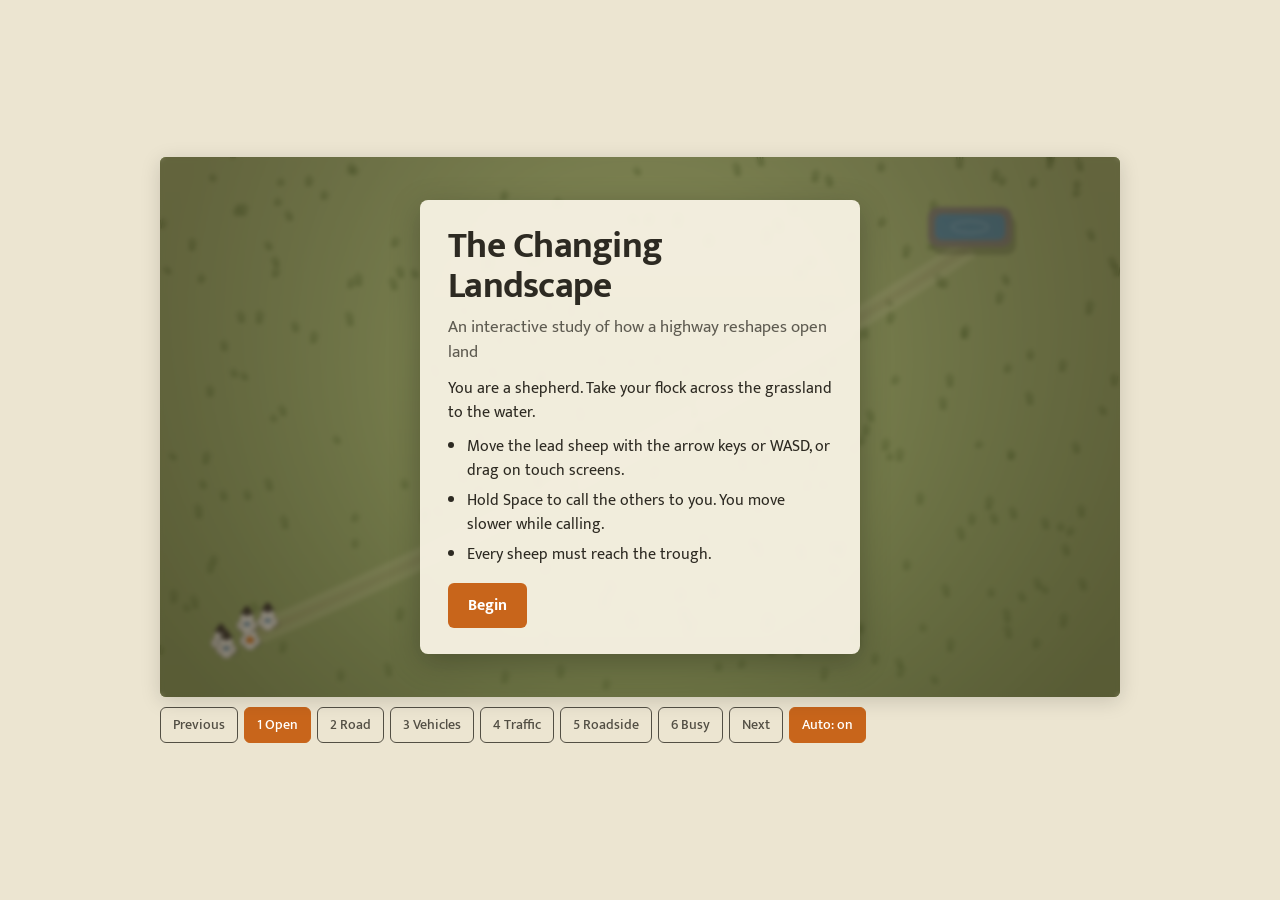
==== index.html @ e039e086 "Initial commit: The Changing Landscape" ====
<!DOCTYPE html>
<html lang="en">
<head>
  <meta charset="utf-8">
  <meta name="viewport" content="width=device-width, initial-scale=1, viewport-fit=cover">
  <title>The Changing Landscape</title>
  <link rel="preconnect" href="https://fonts.googleapis.com">
  <link rel="preconnect" href="https://fonts.gstatic.com" crossorigin>
  <link href="https://fonts.googleapis.com/css2?family=Mukta:wght@300;500;700&display=swap" rel="stylesheet">
  <link rel="stylesheet" href="css/style.css">
</head>
<body>
  <div id="game-wrapper">
    <main id="stage">
      <canvas id="game-canvas"></canvas>
      <button id="call-button" aria-label="Call Flock">Call</button>
      <div id="overlay"></div>
    </main>
    <nav id="presentation-bar" aria-label="Stage Navigation"></nav>
  </div>

  <!-- Game Engine Modules (ordered by dependency) -->
  <script src="js/config.js"></script>
  <script src="js/math.js"></script>
  <script src="js/input.js"></script>
  <script src="js/entities/sheep.js"></script>
  <script src="js/entities/flock.js"></script>
  <script src="js/entities/vehicle.js"></script>
  <script src="js/entities/traffic.js"></script>
  <script src="js/world/landscape.js"></script>
  <script src="js/world/road.js"></script>
  <script src="js/world/structures.js"></script>
  <script src="js/ui.js"></script>
  <script src="js/game.js"></script>
  <script src="js/main.js"></script>
</body>
</html>
---- css/style.css ----
/**
 * The Changing Landscape - Stylesheet
 * 
 * Defines the presentation layer for the interactive landscape simulation,
 * supporting responsive canvas scaling, theme variables, accessibility focus,
 * dark mode, modal overlays, and touch controls.
 */

:root {
  --bg: #ece5d1;
  --ink: #2d2a22;
  --panel: rgba(248, 243, 229, 0.95);
  --accent: #c8651b;
  --accent-hover: #b05413;
  --border-radius-sm: 6px;
  --border-radius-md: 8px;
  --font-family: 'Mukta', system-ui, -apple-system, BlinkMacSystemFont, 'Segoe UI', Roboto, sans-serif;
  
  box-sizing: border-box;
  padding-top: env(safe-area-inset-top, 0px);
  padding-bottom: env(safe-area-inset-bottom, 0px);
}

/* Dark mode preferences */
@media (prefers-color-scheme: dark) {
  :root:not([data-theme="light"]) {
    --bg: #1c1b16;
    --ink: #ece5d0;
    --panel: rgba(38, 36, 29, 0.95);
  }
}

:root[data-theme="dark"] {
  --bg: #1c1b16;
  --ink: #ece5d0;
  --panel: rgba(38, 36, 29, 0.95);
}

*, *::before, *::after {
  box-sizing: inherit;
}

html {
  scroll-padding-top: env(safe-area-inset-top, 0px);
}

body {
  margin: 0;
  min-height: 100dvh;
  background-color: var(--bg);
  color: var(--ink);
  font-family: var(--font-family);
  display: flex;
  align-items: center;
  justify-content: center;
  padding: 12px;
  transition: background-color 0.3s ease, color 0.3s ease;
  user-select: none;
  -webkit-user-select: none;
}

/* Main Container */
#game-wrapper {
  width: 100%;
  max-width: 960px;
  display: flex;
  flex-direction: column;
}

/* Stage Area (Canvas & In-game Overlays) */
#stage {
  position: relative;
  width: 100%;
  max-width: 960px;
}

/* Canvas viewport */
canvas#game-canvas {
  display: block;
  width: 100%;
  height: auto;
  aspect-ratio: 16 / 9;
  border-radius: var(--border-radius-sm);
  touch-action: none;
  background-color: #a9b872;
  box-shadow: 0 4px 20px rgba(0, 0, 0, 0.15);
}

/* Modal Overlay Layer */
#overlay {
  position: absolute;
  inset: 0;
  display: flex;
  align-items: center;
  justify-content: center;
  padding: 16px;
  background: rgba(40, 36, 24, 0.4);
  backdrop-filter: blur(2px);
  -webkit-backdrop-filter: blur(2px);
  border-radius: var(--border-radius-sm);
  z-index: 10;
  transition: opacity 0.2s ease;
}

#overlay[hidden] {
  display: none !important;
}

/* Overlay Card Dialog */
.card {
  background: var(--panel);
  color: var(--ink);
  max-width: 440px;
  width: 100%;
  padding: 26px 28px;
  border-radius: var(--border-radius-md);
  line-height: 1.5;
  box-shadow: 0 8px 30px rgba(0, 0, 0, 0.25);
  animation: card-appear 0.25s cubic-bezier(0.16, 1, 0.3, 1);
}

@keyframes card-appear {
  from {
    opacity: 0;
    transform: translateY(8px) scale(0.98);
  }
  to {
    opacity: 1;
    transform: translateY(0) scale(1);
  }
}

.card h1 {
  font-size: 2.3rem;
  margin: 0 0 4px;
  font-weight: 700;
  line-height: 1.1;
  letter-spacing: -0.02em;
}

.card h2 {
  font-size: 1.35rem;
  margin: 0 0 8px;
  font-weight: 700;
  letter-spacing: -0.01em;
}

.card p {
  margin: 8px 0;
}

.card .sub {
  opacity: 0.75;
  margin-bottom: 12px;
  font-size: 1.05rem;
}

.card ul {
  padding-left: 1.2em;
  margin: 10px 0 16px;
}

.card li {
  margin-bottom: 6px;
}

/* Primary Button Styling */
button {
  font-family: inherit;
  font-weight: 700;
  font-size: 1rem;
  background-color: var(--accent);
  color: #ffffff;
  border: 0;
  border-radius: var(--border-radius-sm);
  padding: 9px 20px;
  cursor: pointer;
  transition: background-color 0.15s ease, transform 0.1s ease;
}

button:hover {
  background-color: var(--accent-hover);
}

button:active {
  transform: scale(0.98);
}

button:focus-visible {
  outline: 3px solid var(--ink);
  outline-offset: 2px;
}

/* On-screen Call Button for Touch Devices */
#call-button {
  display: none;
  position: absolute;
  right: 14px;
  bottom: 14px;
  padding: 14px 24px;
  font-size: 1.1rem;
  opacity: 0.92;
  box-shadow: 0 4px 12px rgba(0, 0, 0, 0.25);
  z-index: 5;
}

@media (pointer: coarse) {
  #call-button {
    display: block;
  }
}

/* Presentation Toolbar (Bottom Stage Switcher) */
#presentation-bar {
  display: flex;
  flex-wrap: wrap;
  gap: 6px;
  margin-top: 10px;
}

#presentation-bar[hidden] {
  display: none !important;
}

#presentation-bar button {
  background: transparent;
  color: var(--ink);
  border: 1.5px solid var(--ink);
  padding: 5px 12px;
  font-size: 0.9rem;
  font-weight: 500;
  opacity: 0.8;
  border-radius: var(--border-radius-sm);
}

#presentation-bar button:hover {
  opacity: 1;
  background: rgba(0, 0, 0, 0.05);
}

#presentation-bar button.active,
#presentation-bar button.on {
  background: var(--accent);
  border-color: var(--accent);
  color: #ffffff;
  opacity: 1;
}
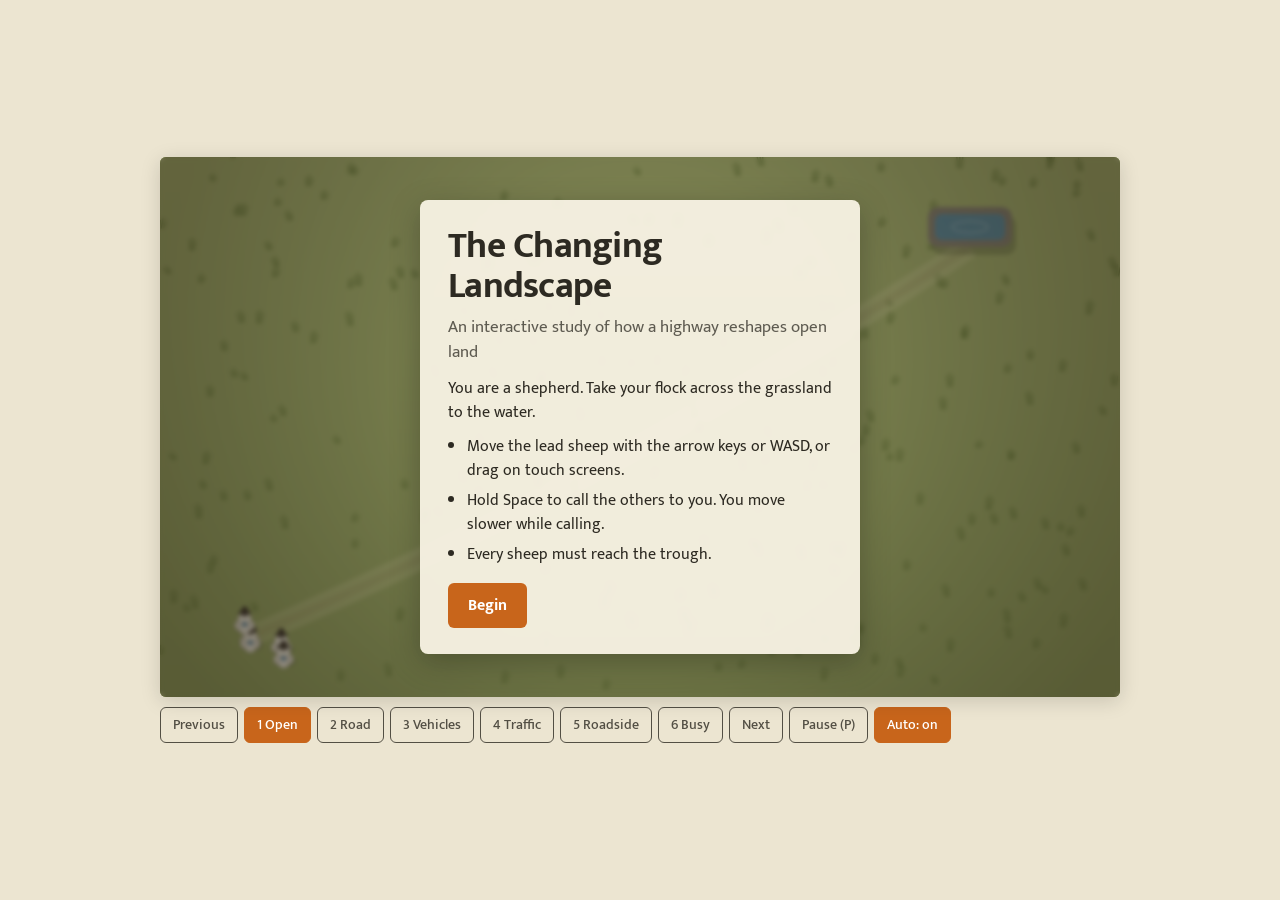
==== commit bac1425d: "Add Web Audio soundscape, deliberation pause (P), and flock-following mechanics" ====
--- a/index.html
+++ b/index.html
@@ -22,6 +22,7 @@
   <!-- Game Engine Modules (ordered by dependency) -->
   <script src="js/config.js"></script>
   <script src="js/math.js"></script>
+  <script src="js/audio.js"></script>
   <script src="js/input.js"></script>
   <script src="js/entities/sheep.js"></script>
   <script src="js/entities/flock.js"></script>
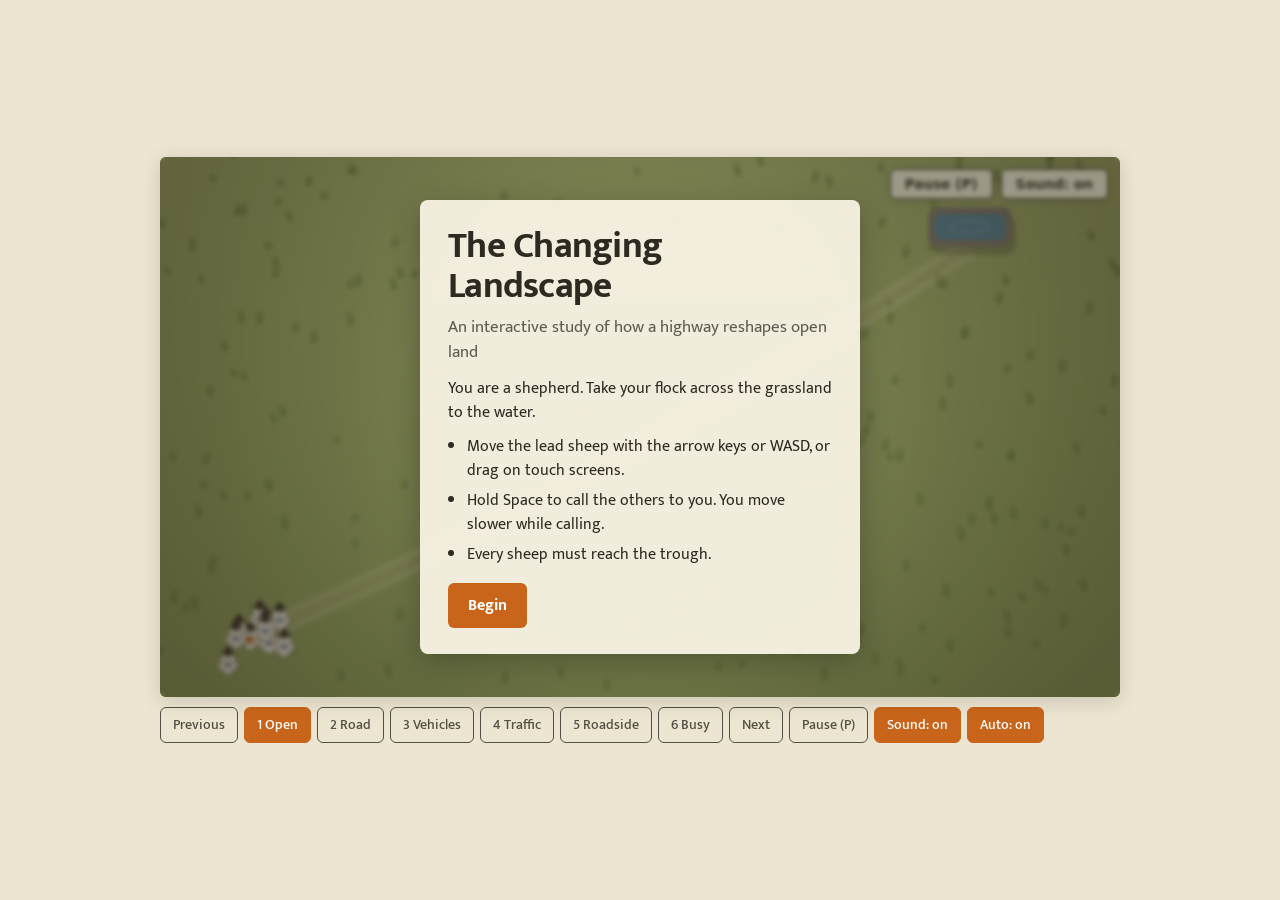
==== commit 39003018: "Refine audio with moving sheep bells, collision sound, 10-sheep herd, and 1-click pause UI controls" ====
--- a/index.html
+++ b/index.html
@@ -13,6 +13,10 @@
   <div id="game-wrapper">
     <main id="stage">
       <canvas id="game-canvas"></canvas>
+      <div id="stage-controls">
+        <button id="pause-toggle-button" aria-label="Pause or Resume Game">Pause (P)</button>
+        <button id="audio-toggle-button" aria-label="Toggle Sound">Sound: on</button>
+      </div>
       <button id="call-button" aria-label="Call Flock">Call</button>
       <div id="overlay"></div>
     </main>
--- a/css/style.css
+++ b/css/style.css
@@ -191,6 +191,48 @@
   outline-offset: 2px;
 }
 
+/* Stage Controls Toolbar (Top Right) */
+#stage-controls {
+  position: absolute;
+  top: 12px;
+  right: 12px;
+  display: flex;
+  gap: 8px;
+  z-index: 5;
+}
+
+#stage-controls button {
+  padding: 6px 14px;
+  font-size: 0.85rem;
+  font-weight: 600;
+  background: var(--panel);
+  color: var(--ink);
+  border: 1.5px solid var(--ink);
+  border-radius: var(--border-radius-sm);
+  opacity: 0.9;
+  cursor: pointer;
+  box-shadow: 0 2px 8px rgba(0, 0, 0, 0.15);
+  transition: background-color 0.15s ease, opacity 0.15s ease, transform 0.1s ease;
+}
+
+#stage-controls button:hover {
+  opacity: 1;
+  background: #ffffff;
+}
+
+#stage-controls button.active,
+#stage-controls button.on {
+  background: var(--accent);
+  border-color: var(--accent);
+  color: #ffffff;
+  opacity: 1;
+}
+
+#stage-controls button.muted {
+  opacity: 0.65;
+  text-decoration: line-through;
+}
+
 /* On-screen Call Button for Touch Devices */
 #call-button {
   display: none;
